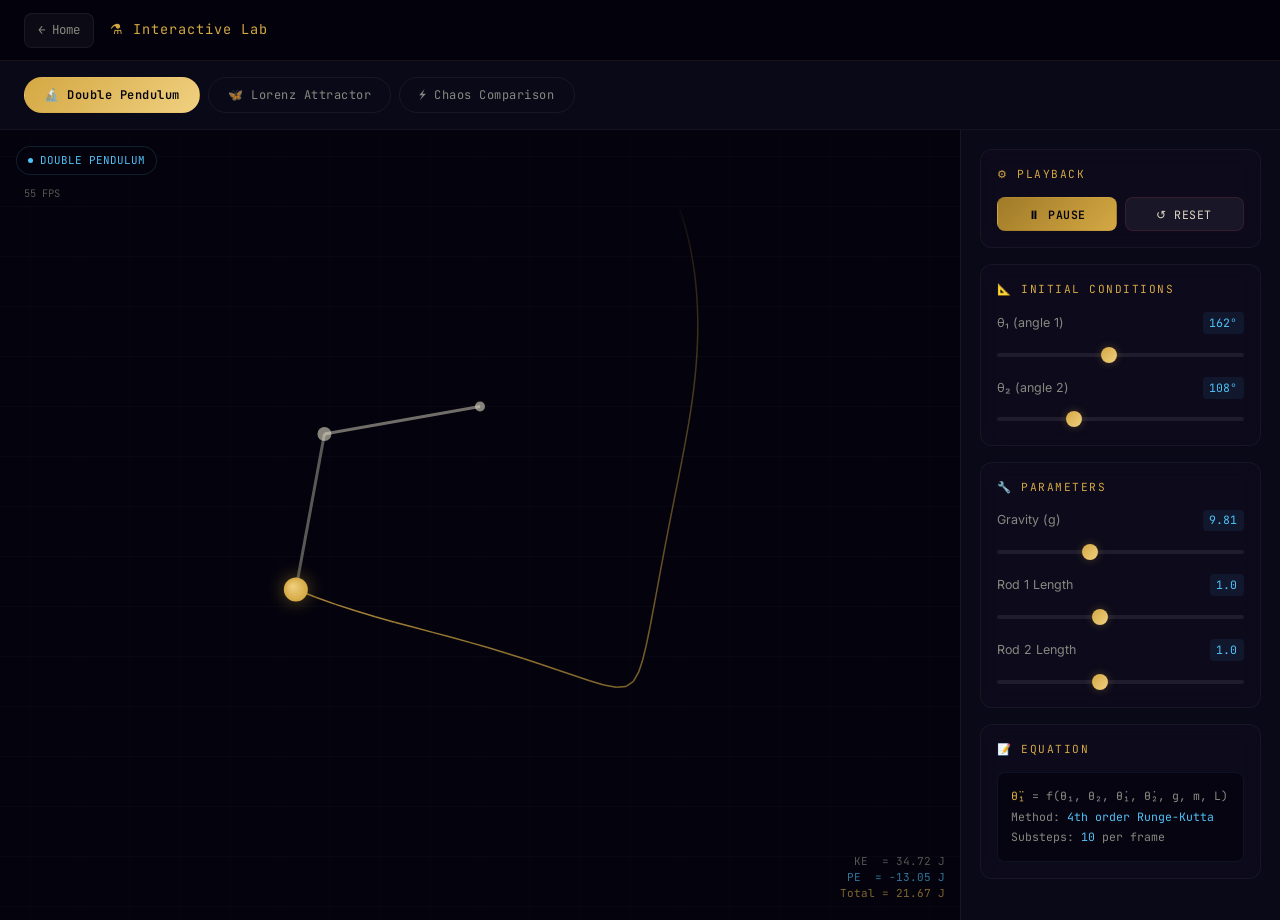
==== simulations.html @ 4c9e40c5 "Initial commit: Chaos & Curiosity website with interactive physics lab" ====
<!DOCTYPE html>
<html lang="en">
<head>
  <meta charset="UTF-8">
  <meta name="viewport" content="width=device-width, initial-scale=1.0">
  <title>Interactive Lab — Chaos & Curiosity</title>
  <meta name="description" content="Run real physics simulations in your browser. Double Pendulum, Lorenz Attractor, and Chaos Comparison — all interactive.">
  <link rel="stylesheet" href="sim-style.css">
  <link rel="icon" href="data:image/svg+xml,<svg xmlns='http://www.w3.org/2000/svg' viewBox='0 0 100 100'><text y='.9em' font-size='90'>⚗</text></svg>">
</head>
<body>

  <!-- ═══════════ TOPBAR ═══════════ -->
  <div class="lab-topbar">
    <div class="lab-topbar-left">
      <a href="index.html" class="back-btn">← Home</a>
      <span class="lab-topbar-title">⚗ Interactive Lab</span>
    </div>
  </div>

  <!-- ═══════════ TABS ═══════════ -->
  <div class="sim-tabs" id="simTabs">
    <button class="sim-tab active" data-sim="pendulum">
      🔬 Double Pendulum
    </button>
    <button class="sim-tab" data-sim="lorenz">
      🦋 Lorenz Attractor
    </button>
    <button class="sim-tab" data-sim="chaos">
      ⚡ Chaos Comparison
    </button>
  </div>

  <!-- ═══════════ SIM LAYOUT ═══════════ -->
  <div class="sim-layout">
    <div class="sim-viewport">
      <canvas class="sim-canvas" id="simCanvas"></canvas>
      <div class="sim-info-overlay">
        <div class="sim-info-badge">
          <span class="live-dot"></span>
          <span id="simLabel">DOUBLE PENDULUM</span>
        </div>
        <div class="sim-fps" id="fpsDisplay">60 FPS</div>
      </div>
    </div>

    <div class="controls-panel" id="controlsPanel">
      <!-- Controls are dynamically rendered by JS -->
    </div>
  </div>

  <script src="sim-script.js"></script>
</body>
</html>
---- sim-style.css ----
/* ═══════════════════════════════════════════════════════════════════
   CHAOS & CURIOSITY — Simulation Lab Styles
   ═══════════════════════════════════════════════════════════════════ */

@import url('https://fonts.googleapis.com/css2?family=Inter:wght@300;400;500;600;700;800&family=JetBrains+Mono:wght@400;500;600&family=Playfair+Display:ital,wght@0,700;1,700&display=swap');

:root {
  --bg-primary:    #04030d;
  --bg-secondary:  #0a0918;
  --bg-card:       rgba(14, 12, 30, 0.65);
  --bg-glass:      rgba(20, 18, 40, 0.45);
  --gold:          #d4a843;
  --gold-light:    #f0d080;
  --gold-dim:      #a07a28;
  --cyan:          #4fc3f7;
  --cyan-light:    #80e0ff;
  --cyan-dim:      #2a8ab8;
  --white:         #ddd8c4;
  --white-bright:  #f5f0e0;
  --grey:          #888880;
  --grey-dim:      #555550;
  --red:           #e05555;
  --purple:        #9b59b6;
  --font-body:     'Inter', sans-serif;
  --font-mono:     'JetBrains Mono', monospace;
  --font-display:  'Playfair Display', serif;
  --radius:        12px;
  --radius-lg:     20px;
  --transition:    0.3s cubic-bezier(0.4, 0, 0.2, 1);
}

*, *::before, *::after { box-sizing: border-box; margin: 0; padding: 0; }
html { scroll-behavior: smooth; scrollbar-width: thin; scrollbar-color: var(--gold-dim) var(--bg-primary); }
body {
  font-family: var(--font-body);
  background: var(--bg-primary);
  color: var(--white);
  overflow-x: hidden;
  line-height: 1.6;
  min-height: 100vh;
}
a { color: inherit; text-decoration: none; }
button { cursor: pointer; border: none; background: none; font-family: inherit; color: inherit; }

/* ── TOPBAR ─────────────────────────────────────────────────────── */
.lab-topbar {
  display: flex;
  align-items: center;
  justify-content: space-between;
  padding: 0.8rem 1.5rem;
  background: rgba(4, 3, 13, 0.9);
  backdrop-filter: blur(20px);
  border-bottom: 1px solid rgba(212, 168, 67, 0.1);
  position: sticky;
  top: 0;
  z-index: 100;
}

.lab-topbar-left {
  display: flex;
  align-items: center;
  gap: 1rem;
}

.back-btn {
  display: flex;
  align-items: center;
  gap: 0.4rem;
  font-family: var(--font-mono);
  font-size: 0.78rem;
  color: var(--grey);
  padding: 0.4rem 0.8rem;
  border-radius: 8px;
  background: rgba(255,255,255,0.04);
  border: 1px solid rgba(255,255,255,0.06);
  transition: var(--transition);
}

.back-btn:hover {
  color: var(--white);
  border-color: rgba(212, 168, 67, 0.2);
  background: rgba(212, 168, 67, 0.08);
}

.lab-topbar-title {
  font-family: var(--font-mono);
  font-size: 0.85rem;
  color: var(--gold);
  letter-spacing: 1px;
}

.lab-topbar-right {
  display: flex;
  gap: 0.5rem;
}

/* ── SIM TABS ───────────────────────────────────────────────────── */
.sim-tabs {
  display: flex;
  gap: 0.5rem;
  padding: 1rem 1.5rem;
  background: var(--bg-secondary);
  border-bottom: 1px solid rgba(255,255,255,0.04);
  overflow-x: auto;
}

.sim-tab {
  padding: 0.55rem 1.2rem;
  border-radius: 50px;
  font-family: var(--font-mono);
  font-size: 0.75rem;
  color: var(--grey);
  letter-spacing: 0.5px;
  border: 1px solid rgba(255,255,255,0.06);
  background: transparent;
  transition: var(--transition);
  white-space: nowrap;
  display: flex;
  align-items: center;
  gap: 0.4rem;
}

.sim-tab:hover {
  color: var(--white);
  border-color: rgba(212, 168, 67, 0.2);
}

.sim-tab.active {
  color: var(--bg-primary);
  background: linear-gradient(135deg, var(--gold), var(--gold-light));
  border-color: transparent;
  font-weight: 600;
}

/* ── SIM LAYOUT ─────────────────────────────────────────────────── */
.sim-layout {
  display: grid;
  grid-template-columns: 1fr 320px;
  height: calc(100vh - 110px);
}

.sim-viewport {
  position: relative;
  background: var(--bg-primary);
  display: flex;
  align-items: center;
  justify-content: center;
  overflow: hidden;
}

.sim-canvas {
  width: 100%;
  height: 100%;
  display: block;
}

.sim-info-overlay {
  position: absolute;
  top: 1rem;
  left: 1rem;
  display: flex;
  flex-direction: column;
  gap: 0.4rem;
}

.sim-info-badge {
  display: inline-flex;
  align-items: center;
  gap: 0.4rem;
  padding: 0.3rem 0.7rem;
  border-radius: 50px;
  background: rgba(4, 3, 13, 0.75);
  backdrop-filter: blur(10px);
  border: 1px solid rgba(79, 195, 247, 0.15);
  font-family: var(--font-mono);
  font-size: 0.68rem;
  color: var(--cyan);
  width: fit-content;
}

.sim-info-badge .live-dot {
  width: 5px;
  height: 5px;
  border-radius: 50%;
  background: var(--cyan);
  animation: blink 1.5s ease-in-out infinite;
}

@keyframes blink {
  0%, 100% { opacity: 1; }
  50% { opacity: 0.2; }
}

.sim-fps {
  font-family: var(--font-mono);
  font-size: 0.65rem;
  color: var(--grey-dim);
  padding: 0.2rem 0.5rem;
  background: rgba(4, 3, 13, 0.6);
  border-radius: 4px;
  width: fit-content;
}

/* ── CONTROLS PANEL ─────────────────────────────────────────────── */
.controls-panel {
  background: var(--bg-secondary);
  border-left: 1px solid rgba(255,255,255,0.05);
  overflow-y: auto;
  padding: 1.2rem;
  display: flex;
  flex-direction: column;
  gap: 1rem;
}

.controls-section {
  background: var(--bg-card);
  border-radius: var(--radius);
  border: 1px solid rgba(255,255,255,0.05);
  padding: 1rem;
  backdrop-filter: blur(10px);
}

.controls-section-title {
  font-family: var(--font-mono);
  font-size: 0.7rem;
  color: var(--gold);
  letter-spacing: 1.5px;
  text-transform: uppercase;
  margin-bottom: 0.8rem;
  display: flex;
  align-items: center;
  gap: 0.4rem;
}

/* ── SLIDERS ────────────────────────────────────────────────────── */
.control-group {
  margin-bottom: 0.8rem;
}

.control-group:last-child {
  margin-bottom: 0;
}

.control-label {
  display: flex;
  justify-content: space-between;
  align-items: center;
  margin-bottom: 0.3rem;
}

.control-label span {
  font-size: 0.78rem;
  color: var(--grey);
}

.control-label .value {
  font-family: var(--font-mono);
  font-size: 0.72rem;
  color: var(--cyan);
  background: rgba(79, 195, 247, 0.08);
  padding: 0.1rem 0.4rem;
  border-radius: 4px;
}

input[type="range"] {
  -webkit-appearance: none;
  appearance: none;
  width: 100%;
  height: 4px;
  background: rgba(255,255,255,0.08);
  border-radius: 2px;
  outline: none;
  transition: var(--transition);
}

input[type="range"]::-webkit-slider-thumb {
  -webkit-appearance: none;
  width: 16px;
  height: 16px;
  border-radius: 50%;
  background: linear-gradient(135deg, var(--gold), var(--gold-light));
  cursor: pointer;
  box-shadow: 0 0 10px rgba(212, 168, 67, 0.3);
  transition: var(--transition);
}

input[type="range"]::-webkit-slider-thumb:hover {
  transform: scale(1.2);
  box-shadow: 0 0 18px rgba(212, 168, 67, 0.5);
}

input[type="range"]::-moz-range-thumb {
  width: 16px;
  height: 16px;
  border-radius: 50%;
  background: linear-gradient(135deg, var(--gold), var(--gold-light));
  cursor: pointer;
  border: none;
  box-shadow: 0 0 10px rgba(212, 168, 67, 0.3);
}

/* ── BUTTONS ────────────────────────────────────────────────────── */
.btn-group {
  display: flex;
  gap: 0.5rem;
  flex-wrap: wrap;
}

.ctrl-btn {
  flex: 1;
  padding: 0.55rem 0.8rem;
  border-radius: 8px;
  font-family: var(--font-mono);
  font-size: 0.72rem;
  letter-spacing: 0.5px;
  text-transform: uppercase;
  background: rgba(255,255,255,0.05);
  border: 1px solid rgba(255,255,255,0.08);
  transition: var(--transition);
  display: flex;
  align-items: center;
  justify-content: center;
  gap: 0.3rem;
}

.ctrl-btn:hover {
  background: rgba(212, 168, 67, 0.1);
  border-color: rgba(212, 168, 67, 0.2);
  color: var(--gold);
}

.ctrl-btn.active {
  background: linear-gradient(135deg, var(--gold-dim), var(--gold));
  color: var(--bg-primary);
  font-weight: 600;
  border-color: transparent;
}

.ctrl-btn.danger {
  border-color: rgba(224, 85, 85, 0.15);
}

.ctrl-btn.danger:hover {
  background: rgba(224, 85, 85, 0.1);
  border-color: rgba(224, 85, 85, 0.3);
  color: var(--red);
}

/* ── EQUATION DISPLAY ───────────────────────────────────────────── */
.equation-display {
  background: rgba(4, 3, 13, 0.6);
  border-radius: 8px;
  padding: 0.8rem;
  border: 1px solid rgba(79, 195, 247, 0.08);
}

.equation-display .eq-line {
  font-family: var(--font-mono);
  font-size: 0.72rem;
  color: var(--grey);
  line-height: 1.8;
}

.equation-display .eq-line .highlight {
  color: var(--gold);
}

.equation-display .eq-line .cyan {
  color: var(--cyan);
}

/* ── LEGEND ─────────────────────────────────────────────────────── */
.legend {
  display: flex;
  flex-direction: column;
  gap: 0.4rem;
}

.legend-item {
  display: flex;
  align-items: center;
  gap: 0.5rem;
  font-size: 0.78rem;
  color: var(--grey);
}

.legend-dot {
  width: 8px;
  height: 8px;
  border-radius: 50%;
  flex-shrink: 0;
}

/* ── RESPONSIVE ─────────────────────────────────────────────────── */
@media (max-width: 900px) {
  .sim-layout {
    grid-template-columns: 1fr;
    grid-template-rows: 1fr auto;
    height: auto;
  }

  .sim-viewport {
    height: 50vh;
    min-height: 350px;
  }

  .controls-panel {
    max-height: 50vh;
    border-left: none;
    border-top: 1px solid rgba(255,255,255,0.05);
  }

  .sim-tabs {
    padding: 0.8rem 1rem;
  }
}

@media (max-width: 500px) {
  .lab-topbar {
    padding: 0.6rem 1rem;
  }
  .lab-topbar-title {
    font-size: 0.72rem;
  }
}
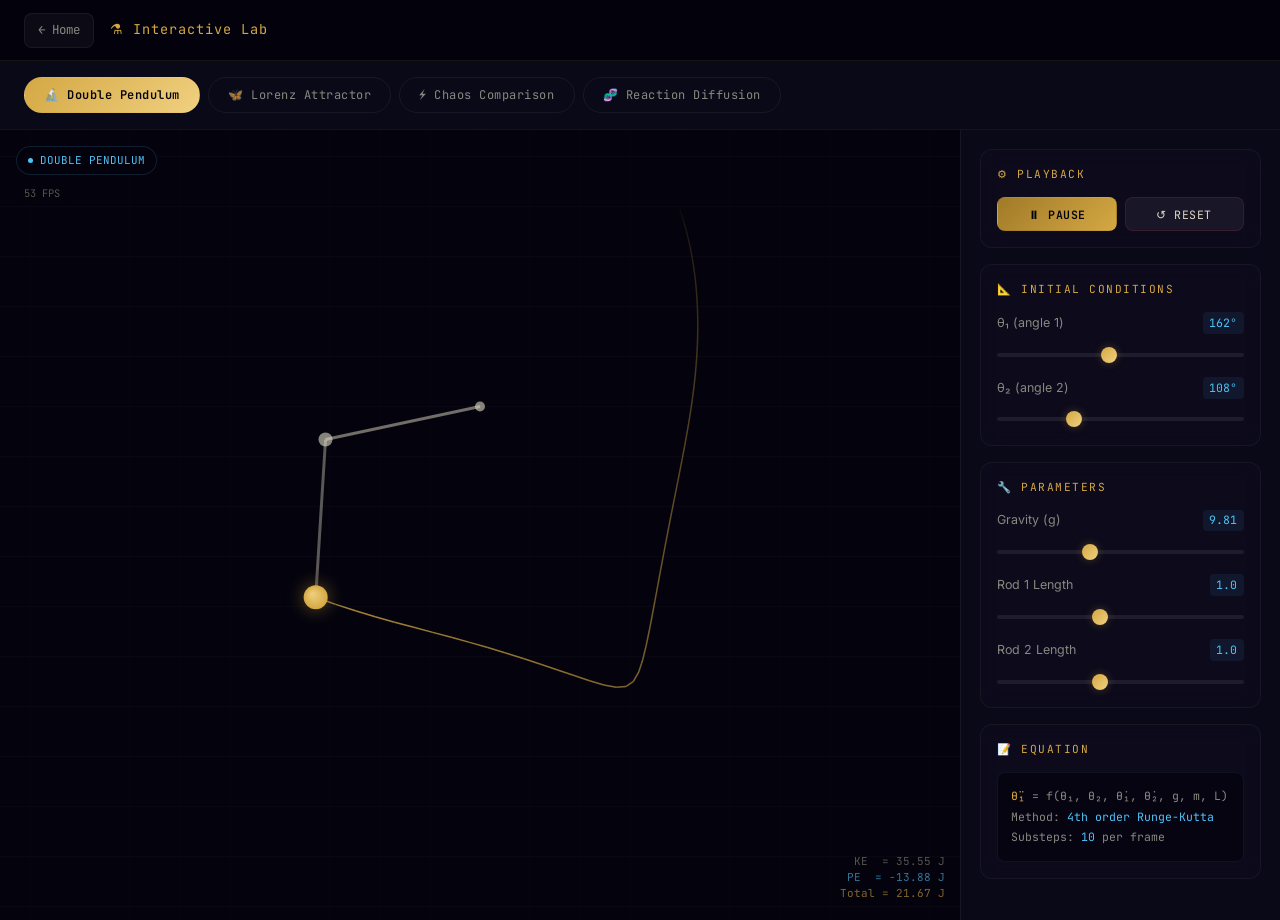
==== commit 0a4b8253: "Update simulations.html" ====
--- a/simulations.html
+++ b/simulations.html
@@ -29,6 +29,9 @@
     <button class="sim-tab" data-sim="chaos">
       ⚡ Chaos Comparison
     </button>
+    <button class="sim-tab" data-sim="diffusion">
+      🧬 Reaction Diffusion
+    </button>
   </div>
 
   <!-- ═══════════ SIM LAYOUT ═══════════ -->
